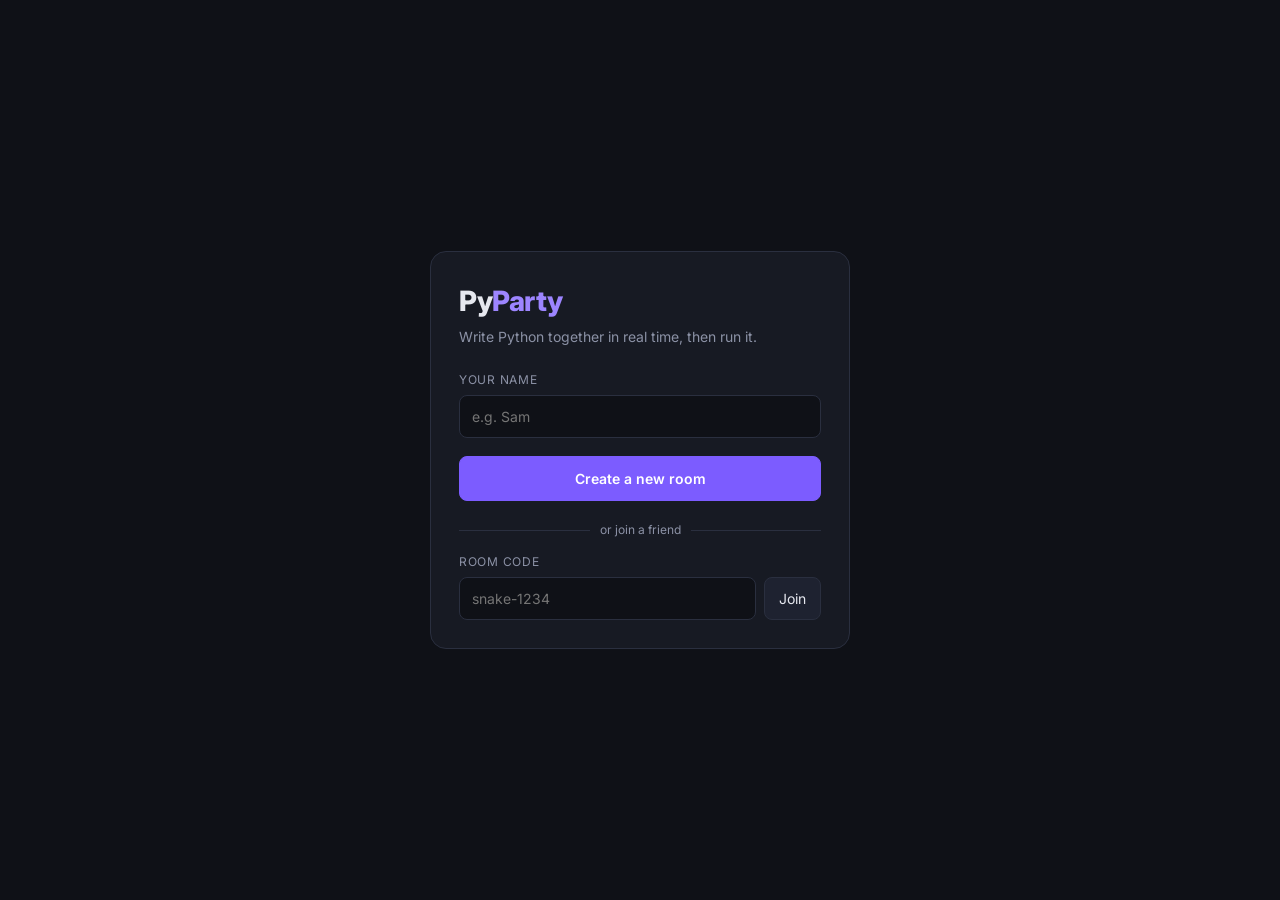
==== static/index.html @ c9c2092c "PyParty: multiplayer Python editor Rooms with live shared editing (OT sync over WebSockets), remote " ====
<!doctype html>
<html lang="en">
<head>
  <meta charset="utf-8">
  <meta name="viewport" content="width=device-width, initial-scale=1">
  <title>PyParty</title>
  <link rel="preconnect" href="https://fonts.googleapis.com">
  <link href="https://fonts.googleapis.com/css2?family=Inter:wght@400;600;800&display=swap" rel="stylesheet">
  <link rel="stylesheet" href="/static/style.css">
</head>
<body>
  <div class="landing">
    <div class="card">
      <h1 class="logo">Py<span>Party</span></h1>
      <p class="sub">Write Python together in real time, then run it.</p>

      <label for="name">Your name</label>
      <input id="name" class="field" maxlength="24" placeholder="e.g. Sam" autocomplete="off">

      <button id="create" class="btn primary">Create a new room</button>

      <div class="divider">or join a friend</div>
      <label for="code">Room code</label>
      <div class="row">
        <input id="code" class="field" placeholder="snake-1234" autocomplete="off">
        <button id="join" class="btn">Join</button>
      </div>
    </div>
  </div>
  <script>
    const nameEl = document.getElementById("name");
    const codeEl = document.getElementById("code");
    try { nameEl.value = localStorage.getItem("pyparty-name") || ""; } catch {}
    function saveName() {
      const n = nameEl.value.trim();
      if (!n) { nameEl.focus(); return false; }
      try { localStorage.setItem("pyparty-name", n); } catch {}
      return true;
    }
    document.getElementById("create").onclick = () => { if (saveName()) location.href = "/new"; };
    function join() {
      const code = codeEl.value.trim().toLowerCase().replace(/[^a-z0-9-]/g, "");
      if (!code) { codeEl.focus(); return; }
      if (saveName()) location.href = "/r/" + code;
    }
    document.getElementById("join").onclick = join;
    codeEl.addEventListener("keydown", e => { if (e.key === "Enter") join(); });
    nameEl.addEventListener("keydown", e => { if (e.key === "Enter" && saveName()) location.href = "/new"; });
  </script>
</body>
</html>
---- static/style.css ----
:root {
  --bg: #0f1117;
  --panel: #171a23;
  --panel-2: #1e2230;
  --line: #2a2f3f;
  --text: #e6e8ef;
  --muted: #8b91a5;
  --accent: #7c5cff;
  --accent-2: #9d85ff;
  --run: #2fbf71;
  --run-hover: #38d47f;
  --stop: #ef5b5b;
  --error: #ff7b7b;
  --radius: 10px;
  --mono: "JetBrains Mono", ui-monospace, Consolas, monospace;
  --sans: "Inter", system-ui, -apple-system, "Segoe UI", sans-serif;
}

* { box-sizing: border-box; }
html, body { margin: 0; height: 100%; }
body { background: var(--bg); color: var(--text); font: 14px/1.5 var(--sans); }
button, input, textarea { font: inherit; color: inherit; }

.btn {
  border: 1px solid var(--line); background: var(--panel-2); border-radius: 8px;
  padding: 7px 14px; cursor: pointer; display: inline-flex; align-items: center; gap: 6px;
  white-space: nowrap; transition: background .15s, border-color .15s;
}
.btn:hover { border-color: #3a4157; background: #252a3a; }
.btn.primary { background: var(--accent); border-color: var(--accent); color: #fff; font-weight: 600; }
.btn.primary:hover { background: var(--accent-2); }
.btn.run { background: var(--run); border-color: var(--run); color: #062814; font-weight: 700; }
.btn.run:hover { background: var(--run-hover); }
.btn.stop { background: var(--stop); border-color: var(--stop); color: #fff; font-weight: 700; }
.btn:disabled { opacity: .55; cursor: default; }

input.field, textarea.field {
  width: 100%; background: var(--bg); border: 1px solid var(--line); border-radius: 8px;
  padding: 10px 12px; outline: none;
}
input.field:focus, textarea.field:focus { border-color: var(--accent); }

/* ---------- landing ---------- */
.landing { min-height: 100%; display: grid; place-items: center; padding: 24px 16px; }
.card {
  width: 100%; max-width: 420px; background: var(--panel); border: 1px solid var(--line);
  border-radius: 16px; padding: 28px;
}
.logo { font-weight: 800; font-size: 28px; letter-spacing: -.5px; margin: 0 0 4px; }
.logo span { color: var(--accent-2); }
.sub { color: var(--muted); margin: 0 0 24px; }
.card label { display: block; font-size: 12px; color: var(--muted); margin: 14px 0 6px; text-transform: uppercase; letter-spacing: .06em; }
.card .row { display: flex; gap: 8px; }
.card .btn.primary { width: 100%; justify-content: center; margin-top: 18px; padding: 11px; }
.divider { display: flex; align-items: center; gap: 10px; color: var(--muted); font-size: 12px; margin: 20px 0 4px; }
.divider::before, .divider::after { content: ""; flex: 1; height: 1px; background: var(--line); }

/* ---------- room ---------- */
.app { height: 100%; display: flex; flex-direction: column; }
header {
  display: flex; align-items: center; gap: 12px; padding: 10px 16px;
  border-bottom: 1px solid var(--line); background: var(--panel); flex-wrap: wrap;
}
header .logo { font-size: 18px; margin: 0; }
.room-code {
  font-family: var(--mono); font-size: 13px; color: var(--muted); background: var(--bg);
  border: 1px solid var(--line); padding: 4px 10px; border-radius: 999px;
}
.status-dot { width: 8px; height: 8px; border-radius: 50%; background: var(--muted); display: inline-block; margin-right: 6px; }
.status-dot.on { background: var(--run); }
.spacer { flex: 1; }
.users { display: flex; align-items: center; }
.avatar {
  width: 30px; height: 30px; border-radius: 50%; display: grid; place-items: center;
  font-weight: 700; font-size: 12px; color: #111; border: 2px solid var(--panel); margin-left: -6px;
}
.avatar:first-child { margin-left: 0; }

main { flex: 1; display: grid; grid-template-columns: minmax(0, 1fr) 380px; min-height: 0; }
.editor-wrap { min-height: 0; position: relative; border-right: 1px solid var(--line); }
.CodeMirror { height: 100%; font-family: var(--mono); font-size: 14px; line-height: 1.6; background: var(--bg) !important; }
.CodeMirror-gutters { background: var(--bg) !important; border-right: 1px solid var(--line) !important; }

.side { display: flex; flex-direction: column; min-height: 0; background: var(--panel); }
.pane-head {
  display: flex; align-items: center; gap: 8px; padding: 10px 14px; font-size: 12px; color: var(--muted);
  text-transform: uppercase; letter-spacing: .06em; border-bottom: 1px solid var(--line);
}
.pane-head .who { text-transform: none; letter-spacing: 0; color: var(--text); font-weight: 600; }
.pane-head .btn { padding: 3px 9px; font-size: 12px; text-transform: none; letter-spacing: 0; }
#output {
  flex: 1 1 55%; margin: 0; padding: 12px 14px; overflow: auto; font: 13px/1.55 var(--mono);
  white-space: pre-wrap; word-break: break-word; background: var(--bg); min-height: 120px;
}
#output .err { color: var(--error); }
#output .note { color: var(--muted); font-style: italic; }
details.stdin { border-top: 1px solid var(--line); }
details.stdin summary { cursor: pointer; padding: 8px 14px; font-size: 12px; color: var(--muted); }
details.stdin textarea { display: block; margin: 0 14px 12px; width: calc(100% - 28px); height: 70px; font: 13px var(--mono); resize: vertical; }

.chat { flex: 1 1 45%; display: flex; flex-direction: column; min-height: 160px; border-top: 1px solid var(--line); }
#messages { flex: 1; overflow: auto; padding: 10px 14px; display: flex; flex-direction: column; gap: 6px; }
.msg { word-wrap: break-word; }
.msg b { margin-right: 6px; }
.msg.system { color: var(--muted); font-size: 12px; font-style: italic; }
.chat form { display: flex; gap: 8px; padding: 10px 14px; border-top: 1px solid var(--line); }

/* remote cursors */
.remote-cursor { position: relative; border-left: 2px solid; margin-left: -1px; margin-right: -1px; }
.remote-cursor .tag {
  position: absolute; left: -2px; top: -1.35em; font: 600 10px/1.4 var(--sans); padding: 0 5px;
  border-radius: 4px 4px 4px 0; color: #111; white-space: nowrap; pointer-events: none; z-index: 5;
}

/* modal + toast */
.modal { position: fixed; inset: 0; background: rgba(5, 6, 10, .7); display: grid; place-items: center; padding: 16px; z-index: 50; }
.modal[hidden] { display: none; }
.toast {
  position: fixed; bottom: 20px; left: 50%; transform: translateX(-50%); background: var(--panel-2);
  border: 1px solid var(--line); padding: 8px 16px; border-radius: 999px; opacity: 0; transition: opacity .2s; pointer-events: none; z-index: 60;
}
.toast.show { opacity: 1; }

@media (max-width: 820px) {
  main { grid-template-columns: 1fr; grid-template-rows: minmax(300px, 1fr) auto; overflow: auto; }
  .editor-wrap { border-right: 0; border-bottom: 1px solid var(--line); min-height: 300px; }
  .side { min-height: 480px; }
  header { gap: 8px; }
  .hide-sm { display: none; }
}
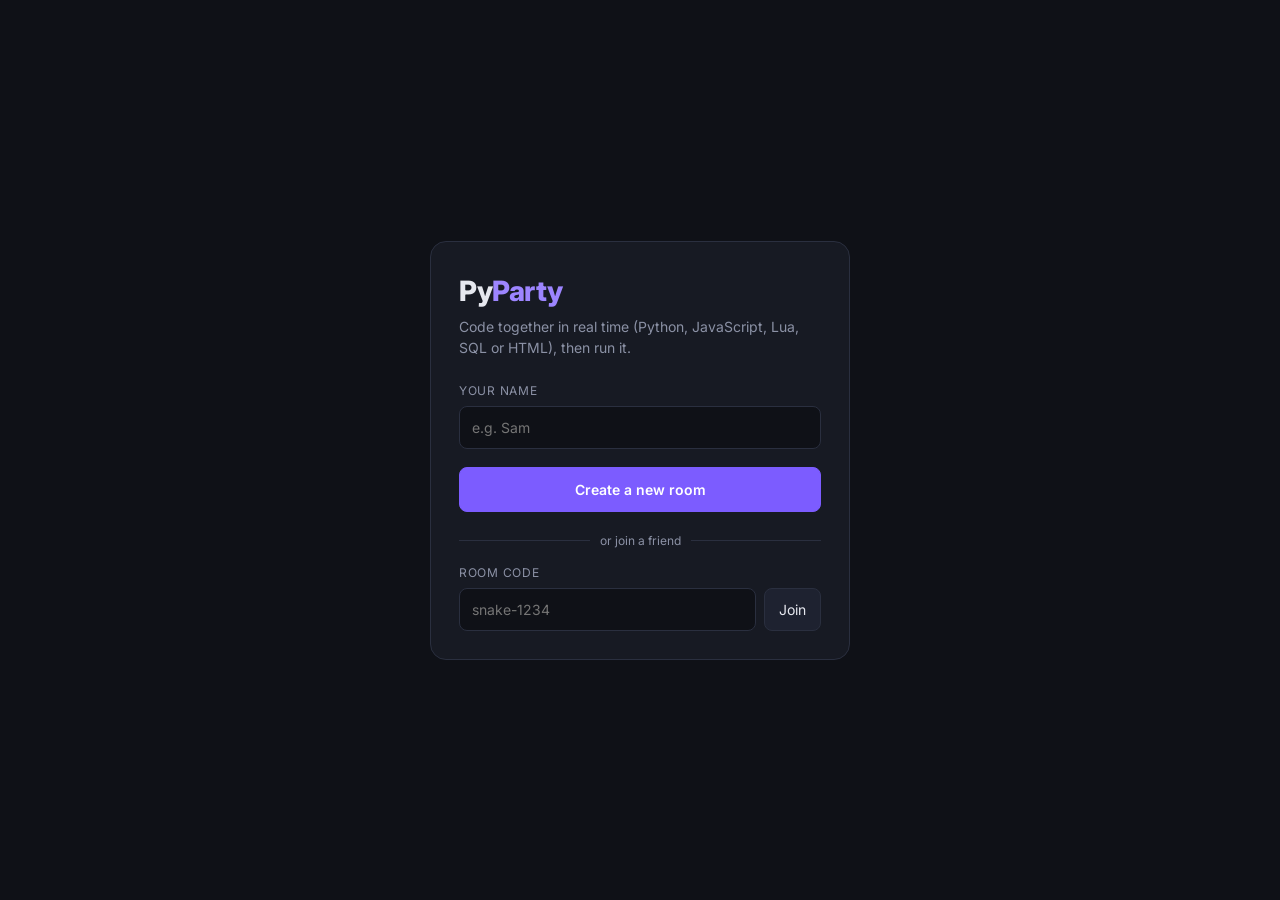
==== commit 6b77bf45: "Ask for input() live in the output panel; add language picker input()/io.read() now pause and ask in" ====
--- a/static/index.html
+++ b/static/index.html
@@ -1,51 +1,51 @@
-<!doctype html>
-<html lang="en">
-<head>
-  <meta charset="utf-8">
-  <meta name="viewport" content="width=device-width, initial-scale=1">
-  <title>PyParty</title>
-  <link rel="preconnect" href="https://fonts.googleapis.com">
-  <link href="https://fonts.googleapis.com/css2?family=Inter:wght@400;600;800&display=swap" rel="stylesheet">
-  <link rel="stylesheet" href="/static/style.css">
-</head>
-<body>
-  <div class="landing">
-    <div class="card">
-      <h1 class="logo">Py<span>Party</span></h1>
-      <p class="sub">Write Python together in real time, then run it.</p>
-
-      <label for="name">Your name</label>
-      <input id="name" class="field" maxlength="24" placeholder="e.g. Sam" autocomplete="off">
-
-      <button id="create" class="btn primary">Create a new room</button>
-
-      <div class="divider">or join a friend</div>
-      <label for="code">Room code</label>
-      <div class="row">
-        <input id="code" class="field" placeholder="snake-1234" autocomplete="off">
-        <button id="join" class="btn">Join</button>
-      </div>
-    </div>
-  </div>
-  <script>
-    const nameEl = document.getElementById("name");
-    const codeEl = document.getElementById("code");
-    try { nameEl.value = localStorage.getItem("pyparty-name") || ""; } catch {}
-    function saveName() {
-      const n = nameEl.value.trim();
-      if (!n) { nameEl.focus(); return false; }
-      try { localStorage.setItem("pyparty-name", n); } catch {}
-      return true;
-    }
-    document.getElementById("create").onclick = () => { if (saveName()) location.href = "/new"; };
-    function join() {
-      const code = codeEl.value.trim().toLowerCase().replace(/[^a-z0-9-]/g, "");
-      if (!code) { codeEl.focus(); return; }
-      if (saveName()) location.href = "/r/" + code;
-    }
-    document.getElementById("join").onclick = join;
-    codeEl.addEventListener("keydown", e => { if (e.key === "Enter") join(); });
-    nameEl.addEventListener("keydown", e => { if (e.key === "Enter" && saveName()) location.href = "/new"; });
-  </script>
-</body>
-</html>
+<!doctype html>
+<html lang="en">
+<head>
+  <meta charset="utf-8">
+  <meta name="viewport" content="width=device-width, initial-scale=1">
+  <title>PyParty</title>
+  <link rel="preconnect" href="https://fonts.googleapis.com">
+  <link href="https://fonts.googleapis.com/css2?family=Inter:wght@400;600;800&display=swap" rel="stylesheet">
+  <link rel="stylesheet" href="/static/style.css">
+</head>
+<body>
+  <div class="landing">
+    <div class="card">
+      <h1 class="logo">Py<span>Party</span></h1>
+      <p class="sub">Code together in real time (Python, JavaScript, Lua, SQL or HTML), then run it.</p>
+
+      <label for="name">Your name</label>
+      <input id="name" class="field" maxlength="24" placeholder="e.g. Sam" autocomplete="off">
+
+      <button id="create" class="btn primary">Create a new room</button>
+
+      <div class="divider">or join a friend</div>
+      <label for="code">Room code</label>
+      <div class="row">
+        <input id="code" class="field" placeholder="snake-1234" autocomplete="off">
+        <button id="join" class="btn">Join</button>
+      </div>
+    </div>
+  </div>
+  <script>
+    const nameEl = document.getElementById("name");
+    const codeEl = document.getElementById("code");
+    try { nameEl.value = localStorage.getItem("pyparty-name") || ""; } catch {}
+    function saveName() {
+      const n = nameEl.value.trim();
+      if (!n) { nameEl.focus(); return false; }
+      try { localStorage.setItem("pyparty-name", n); } catch {}
+      return true;
+    }
+    document.getElementById("create").onclick = () => { if (saveName()) location.href = "/new"; };
+    function join() {
+      const code = codeEl.value.trim().toLowerCase().replace(/[^a-z0-9-]/g, "");
+      if (!code) { codeEl.focus(); return; }
+      if (saveName()) location.href = "/r/" + code;
+    }
+    document.getElementById("join").onclick = join;
+    codeEl.addEventListener("keydown", e => { if (e.key === "Enter") join(); });
+    nameEl.addEventListener("keydown", e => { if (e.key === "Enter" && saveName()) location.href = "/new"; });
+  </script>
+</body>
+</html>
--- a/static/style.css
+++ b/static/style.css
@@ -1,130 +1,138 @@
-:root {
-  --bg: #0f1117;
-  --panel: #171a23;
-  --panel-2: #1e2230;
-  --line: #2a2f3f;
-  --text: #e6e8ef;
-  --muted: #8b91a5;
-  --accent: #7c5cff;
-  --accent-2: #9d85ff;
-  --run: #2fbf71;
-  --run-hover: #38d47f;
-  --stop: #ef5b5b;
-  --error: #ff7b7b;
-  --radius: 10px;
-  --mono: "JetBrains Mono", ui-monospace, Consolas, monospace;
-  --sans: "Inter", system-ui, -apple-system, "Segoe UI", sans-serif;
-}
-
-* { box-sizing: border-box; }
-html, body { margin: 0; height: 100%; }
-body { background: var(--bg); color: var(--text); font: 14px/1.5 var(--sans); }
-button, input, textarea { font: inherit; color: inherit; }
-
-.btn {
-  border: 1px solid var(--line); background: var(--panel-2); border-radius: 8px;
-  padding: 7px 14px; cursor: pointer; display: inline-flex; align-items: center; gap: 6px;
-  white-space: nowrap; transition: background .15s, border-color .15s;
-}
-.btn:hover { border-color: #3a4157; background: #252a3a; }
-.btn.primary { background: var(--accent); border-color: var(--accent); color: #fff; font-weight: 600; }
-.btn.primary:hover { background: var(--accent-2); }
-.btn.run { background: var(--run); border-color: var(--run); color: #062814; font-weight: 700; }
-.btn.run:hover { background: var(--run-hover); }
-.btn.stop { background: var(--stop); border-color: var(--stop); color: #fff; font-weight: 700; }
-.btn:disabled { opacity: .55; cursor: default; }
-
-input.field, textarea.field {
-  width: 100%; background: var(--bg); border: 1px solid var(--line); border-radius: 8px;
-  padding: 10px 12px; outline: none;
-}
-input.field:focus, textarea.field:focus { border-color: var(--accent); }
-
-/* ---------- landing ---------- */
-.landing { min-height: 100%; display: grid; place-items: center; padding: 24px 16px; }
-.card {
-  width: 100%; max-width: 420px; background: var(--panel); border: 1px solid var(--line);
-  border-radius: 16px; padding: 28px;
-}
-.logo { font-weight: 800; font-size: 28px; letter-spacing: -.5px; margin: 0 0 4px; }
-.logo span { color: var(--accent-2); }
-.sub { color: var(--muted); margin: 0 0 24px; }
-.card label { display: block; font-size: 12px; color: var(--muted); margin: 14px 0 6px; text-transform: uppercase; letter-spacing: .06em; }
-.card .row { display: flex; gap: 8px; }
-.card .btn.primary { width: 100%; justify-content: center; margin-top: 18px; padding: 11px; }
-.divider { display: flex; align-items: center; gap: 10px; color: var(--muted); font-size: 12px; margin: 20px 0 4px; }
-.divider::before, .divider::after { content: ""; flex: 1; height: 1px; background: var(--line); }
-
-/* ---------- room ---------- */
-.app { height: 100%; display: flex; flex-direction: column; }
-header {
-  display: flex; align-items: center; gap: 12px; padding: 10px 16px;
-  border-bottom: 1px solid var(--line); background: var(--panel); flex-wrap: wrap;
-}
-header .logo { font-size: 18px; margin: 0; }
-.room-code {
-  font-family: var(--mono); font-size: 13px; color: var(--muted); background: var(--bg);
-  border: 1px solid var(--line); padding: 4px 10px; border-radius: 999px;
-}
-.status-dot { width: 8px; height: 8px; border-radius: 50%; background: var(--muted); display: inline-block; margin-right: 6px; }
-.status-dot.on { background: var(--run); }
-.spacer { flex: 1; }
-.users { display: flex; align-items: center; }
-.avatar {
-  width: 30px; height: 30px; border-radius: 50%; display: grid; place-items: center;
-  font-weight: 700; font-size: 12px; color: #111; border: 2px solid var(--panel); margin-left: -6px;
-}
-.avatar:first-child { margin-left: 0; }
-
-main { flex: 1; display: grid; grid-template-columns: minmax(0, 1fr) 380px; min-height: 0; }
-.editor-wrap { min-height: 0; position: relative; border-right: 1px solid var(--line); }
-.CodeMirror { height: 100%; font-family: var(--mono); font-size: 14px; line-height: 1.6; background: var(--bg) !important; }
-.CodeMirror-gutters { background: var(--bg) !important; border-right: 1px solid var(--line) !important; }
-
-.side { display: flex; flex-direction: column; min-height: 0; background: var(--panel); }
-.pane-head {
-  display: flex; align-items: center; gap: 8px; padding: 10px 14px; font-size: 12px; color: var(--muted);
-  text-transform: uppercase; letter-spacing: .06em; border-bottom: 1px solid var(--line);
-}
-.pane-head .who { text-transform: none; letter-spacing: 0; color: var(--text); font-weight: 600; }
-.pane-head .btn { padding: 3px 9px; font-size: 12px; text-transform: none; letter-spacing: 0; }
-#output {
-  flex: 1 1 55%; margin: 0; padding: 12px 14px; overflow: auto; font: 13px/1.55 var(--mono);
-  white-space: pre-wrap; word-break: break-word; background: var(--bg); min-height: 120px;
-}
-#output .err { color: var(--error); }
-#output .note { color: var(--muted); font-style: italic; }
-details.stdin { border-top: 1px solid var(--line); }
-details.stdin summary { cursor: pointer; padding: 8px 14px; font-size: 12px; color: var(--muted); }
-details.stdin textarea { display: block; margin: 0 14px 12px; width: calc(100% - 28px); height: 70px; font: 13px var(--mono); resize: vertical; }
-
-.chat { flex: 1 1 45%; display: flex; flex-direction: column; min-height: 160px; border-top: 1px solid var(--line); }
-#messages { flex: 1; overflow: auto; padding: 10px 14px; display: flex; flex-direction: column; gap: 6px; }
-.msg { word-wrap: break-word; }
-.msg b { margin-right: 6px; }
-.msg.system { color: var(--muted); font-size: 12px; font-style: italic; }
-.chat form { display: flex; gap: 8px; padding: 10px 14px; border-top: 1px solid var(--line); }
-
-/* remote cursors */
-.remote-cursor { position: relative; border-left: 2px solid; margin-left: -1px; margin-right: -1px; }
-.remote-cursor .tag {
-  position: absolute; left: -2px; top: -1.35em; font: 600 10px/1.4 var(--sans); padding: 0 5px;
-  border-radius: 4px 4px 4px 0; color: #111; white-space: nowrap; pointer-events: none; z-index: 5;
-}
-
-/* modal + toast */
-.modal { position: fixed; inset: 0; background: rgba(5, 6, 10, .7); display: grid; place-items: center; padding: 16px; z-index: 50; }
-.modal[hidden] { display: none; }
-.toast {
-  position: fixed; bottom: 20px; left: 50%; transform: translateX(-50%); background: var(--panel-2);
-  border: 1px solid var(--line); padding: 8px 16px; border-radius: 999px; opacity: 0; transition: opacity .2s; pointer-events: none; z-index: 60;
-}
-.toast.show { opacity: 1; }
-
-@media (max-width: 820px) {
-  main { grid-template-columns: 1fr; grid-template-rows: minmax(300px, 1fr) auto; overflow: auto; }
-  .editor-wrap { border-right: 0; border-bottom: 1px solid var(--line); min-height: 300px; }
-  .side { min-height: 480px; }
-  header { gap: 8px; }
-  .hide-sm { display: none; }
-}
+:root {
+  --bg: #0f1117;
+  --panel: #171a23;
+  --panel-2: #1e2230;
+  --line: #2a2f3f;
+  --text: #e6e8ef;
+  --muted: #8b91a5;
+  --accent: #7c5cff;
+  --accent-2: #9d85ff;
+  --run: #2fbf71;
+  --run-hover: #38d47f;
+  --stop: #ef5b5b;
+  --error: #ff7b7b;
+  --radius: 10px;
+  --mono: "JetBrains Mono", ui-monospace, Consolas, monospace;
+  --sans: "Inter", system-ui, -apple-system, "Segoe UI", sans-serif;
+}
+
+* { box-sizing: border-box; }
+html, body { margin: 0; height: 100%; }
+body { background: var(--bg); color: var(--text); font: 14px/1.5 var(--sans); }
+button, input, textarea { font: inherit; color: inherit; }
+
+.btn {
+  border: 1px solid var(--line); background: var(--panel-2); border-radius: 8px;
+  padding: 7px 14px; cursor: pointer; display: inline-flex; align-items: center; gap: 6px;
+  white-space: nowrap; transition: background .15s, border-color .15s;
+}
+.btn:hover { border-color: #3a4157; background: #252a3a; }
+.btn.primary { background: var(--accent); border-color: var(--accent); color: #fff; font-weight: 600; }
+.btn.primary:hover { background: var(--accent-2); }
+.btn.run { background: var(--run); border-color: var(--run); color: #062814; font-weight: 700; }
+.btn.run:hover { background: var(--run-hover); }
+.btn.stop { background: var(--stop); border-color: var(--stop); color: #fff; font-weight: 700; }
+.btn:disabled { opacity: .55; cursor: default; }
+
+input.field, textarea.field {
+  width: 100%; background: var(--bg); border: 1px solid var(--line); border-radius: 8px;
+  padding: 10px 12px; outline: none;
+}
+input.field:focus, textarea.field:focus { border-color: var(--accent); }
+
+/* ---------- landing ---------- */
+.landing { min-height: 100%; display: grid; place-items: center; padding: 24px 16px; }
+.card {
+  width: 100%; max-width: 420px; background: var(--panel); border: 1px solid var(--line);
+  border-radius: 16px; padding: 28px;
+}
+.logo { font-weight: 800; font-size: 28px; letter-spacing: -.5px; margin: 0 0 4px; }
+.logo span { color: var(--accent-2); }
+.sub { color: var(--muted); margin: 0 0 24px; }
+.card label { display: block; font-size: 12px; color: var(--muted); margin: 14px 0 6px; text-transform: uppercase; letter-spacing: .06em; }
+.card .row { display: flex; gap: 8px; }
+.card .btn.primary { width: 100%; justify-content: center; margin-top: 18px; padding: 11px; }
+.divider { display: flex; align-items: center; gap: 10px; color: var(--muted); font-size: 12px; margin: 20px 0 4px; }
+.divider::before, .divider::after { content: ""; flex: 1; height: 1px; background: var(--line); }
+
+/* ---------- room ---------- */
+.app { height: 100%; display: flex; flex-direction: column; }
+header {
+  display: flex; align-items: center; gap: 12px; padding: 10px 16px;
+  border-bottom: 1px solid var(--line); background: var(--panel); flex-wrap: wrap;
+}
+header .logo { font-size: 18px; margin: 0; }
+.room-code {
+  font-family: var(--mono); font-size: 13px; color: var(--muted); background: var(--bg);
+  border: 1px solid var(--line); padding: 4px 10px; border-radius: 999px;
+}
+.status-dot { width: 8px; height: 8px; border-radius: 50%; background: var(--muted); display: inline-block; margin-right: 6px; }
+.status-dot.on { background: var(--run); }
+.spacer { flex: 1; }
+.users { display: flex; align-items: center; }
+.avatar {
+  width: 30px; height: 30px; border-radius: 50%; display: grid; place-items: center;
+  font-weight: 700; font-size: 12px; color: #111; border: 2px solid var(--panel); margin-left: -6px;
+}
+.avatar:first-child { margin-left: 0; }
+
+main { flex: 1; display: grid; grid-template-columns: minmax(0, 1fr) 380px; min-height: 0; }
+.editor-wrap { min-height: 0; position: relative; border-right: 1px solid var(--line); }
+.CodeMirror { height: 100%; font-family: var(--mono); font-size: 14px; line-height: 1.6; background: var(--bg) !important; }
+.CodeMirror-gutters { background: var(--bg) !important; border-right: 1px solid var(--line) !important; }
+
+.side { display: flex; flex-direction: column; min-height: 0; background: var(--panel); }
+.pane-head {
+  display: flex; align-items: center; gap: 8px; padding: 10px 14px; font-size: 12px; color: var(--muted);
+  text-transform: uppercase; letter-spacing: .06em; border-bottom: 1px solid var(--line);
+}
+.pane-head .who { text-transform: none; letter-spacing: 0; color: var(--text); font-weight: 600; }
+.pane-head .btn { padding: 3px 9px; font-size: 12px; text-transform: none; letter-spacing: 0; }
+#output {
+  flex: 1 1 55%; margin: 0; padding: 12px 14px; overflow: auto; font: 13px/1.55 var(--mono);
+  white-space: pre-wrap; word-break: break-word; background: var(--bg); min-height: 120px;
+}
+#output .err { color: var(--error); }
+#output .term-input {
+  font: inherit; color: var(--run); background: transparent; border: 0; border-bottom: 1px dashed var(--run);
+  outline: none; padding: 0 2px; min-width: 12ch; width: 40%;
+}
+#output .echo { color: var(--run); }
+#preview { flex: 1 1 55%; width: 100%; border: 0; background: #fff; min-height: 160px; }
+select.btn { appearance: auto; padding: 6px 10px; }
+select.btn option { background: var(--panel-2); color: var(--text); }
+#output .note { color: var(--muted); font-style: italic; }
+details.stdin { border-top: 1px solid var(--line); }
+details.stdin summary { cursor: pointer; padding: 8px 14px; font-size: 12px; color: var(--muted); }
+details.stdin textarea { display: block; margin: 0 14px 12px; width: calc(100% - 28px); height: 70px; font: 13px var(--mono); resize: vertical; }
+
+.chat { flex: 1 1 45%; display: flex; flex-direction: column; min-height: 160px; border-top: 1px solid var(--line); }
+#messages { flex: 1; overflow: auto; padding: 10px 14px; display: flex; flex-direction: column; gap: 6px; }
+.msg { word-wrap: break-word; }
+.msg b { margin-right: 6px; }
+.msg.system { color: var(--muted); font-size: 12px; font-style: italic; }
+.chat form { display: flex; gap: 8px; padding: 10px 14px; border-top: 1px solid var(--line); }
+
+/* remote cursors */
+.remote-cursor { position: relative; border-left: 2px solid; margin-left: -1px; margin-right: -1px; }
+.remote-cursor .tag {
+  position: absolute; left: -2px; top: -1.35em; font: 600 10px/1.4 var(--sans); padding: 0 5px;
+  border-radius: 4px 4px 4px 0; color: #111; white-space: nowrap; pointer-events: none; z-index: 5;
+}
+
+/* modal + toast */
+.modal { position: fixed; inset: 0; background: rgba(5, 6, 10, .7); display: grid; place-items: center; padding: 16px; z-index: 50; }
+.modal[hidden] { display: none; }
+.toast {
+  position: fixed; bottom: 20px; left: 50%; transform: translateX(-50%); background: var(--panel-2);
+  border: 1px solid var(--line); padding: 8px 16px; border-radius: 999px; opacity: 0; transition: opacity .2s; pointer-events: none; z-index: 60;
+}
+.toast.show { opacity: 1; }
+
+@media (max-width: 820px) {
+  main { grid-template-columns: 1fr; grid-template-rows: minmax(300px, 1fr) auto; overflow: auto; }
+  .editor-wrap { border-right: 0; border-bottom: 1px solid var(--line); min-height: 300px; }
+  .side { min-height: 480px; }
+  header { gap: 8px; }
+  .hide-sm { display: none; }
+}
